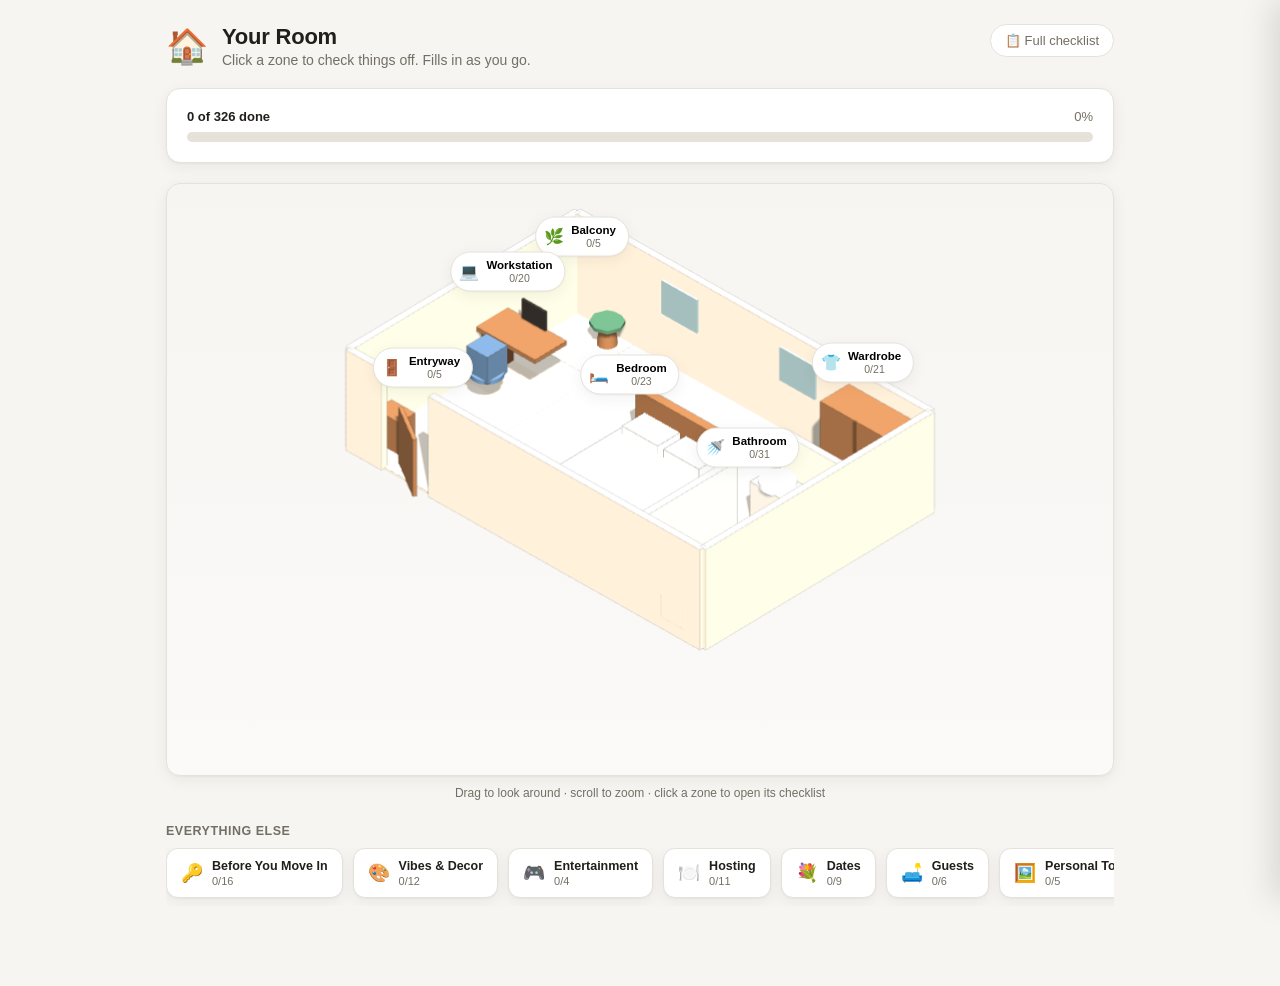
==== room.html @ b656310b "Add a 3D dollhouse room view built from the move-in blueprint New room.html: a Three.js + GSAP low-p" ====
<!DOCTYPE html>
<html lang="en">
<head>
<meta charset="UTF-8" />
<meta name="viewport" content="width=device-width, initial-scale=1.0" />
<title>Your Room — Move-in Checklist</title>
<link rel="icon" href="data:image/svg+xml,<svg xmlns=%22http://www.w3.org/2000/svg%22 viewBox=%220 0 100 100%22><text y=%22.9em%22 font-size=%2290%22>🏠</text></svg>" />
<link rel="stylesheet" href="css/styles.css" />
<link rel="stylesheet" href="css/room.css" />
</head>
<body>
<div class="app">

  <header class="topbar">
    <div class="topbar-title">
      <span class="topbar-icon">🏠</span>
      <div>
        <h1>Your Room</h1>
        <p class="subtitle">Click a zone to check things off. Fills in as you go.</p>
      </div>
    </div>
    <div class="topbar-actions">
      <a href="index.html" class="btn btn-ghost">📋 Full checklist</a>
    </div>
  </header>

  <section class="summary" id="summary">
    <div class="summary-progress">
      <div class="summary-progress-top">
        <span id="summaryLabel">0 of 0 done</span>
        <span id="summaryPercent">0%</span>
      </div>
      <div class="progress-bar large">
        <div class="progress-bar-fill" id="summaryFill"></div>
      </div>
    </div>
  </section>

  <section class="room-stage" id="roomStage">
    <div id="roomCanvasWrap" class="room-canvas-wrap">
      <canvas id="roomCanvas"></canvas>
      <div id="roomLabels" class="room-labels"></div>
      <p id="roomLoading" class="room-loading">Building your room…</p>
    </div>
    <p class="room-hint">Drag to look around · scroll to zoom · click a zone to open its checklist</p>
  </section>

  <section class="more-categories">
    <h2 class="more-categories-title">Everything else</h2>
    <div class="chip-scroll" id="otherCategories"></div>
  </section>

</div>

<div class="panel-overlay" id="panelOverlay"></div>
<aside class="side-panel" id="sidePanel" aria-hidden="true">
  <div class="side-panel-header">
    <span class="side-panel-icon" id="panelIcon"></span>
    <div class="side-panel-header-text">
      <h2 id="panelTitle"></h2>
      <div class="card-progress-row">
        <div class="progress-bar small"><div class="progress-bar-fill" id="panelFill"></div></div>
        <span class="card-count" id="panelCount"></span>
      </div>
    </div>
    <button class="btn-close" id="panelClose" type="button" aria-label="Close">✕</button>
  </div>
  <ul class="item-list" id="panelItemList"></ul>
</aside>

<template id="itemRowTemplate">
  <li class="item-row">
    <label class="item-label">
      <input type="checkbox" class="item-checkbox" />
      <span class="item-text">
        <span class="item-name"></span>
        <span class="item-notes"></span>
      </span>
    </label>
    <span class="item-qty"></span>
    <span class="item-priority"></span>
  </li>
</template>

<template id="otherChipTemplate">
  <button class="other-chip" type="button">
    <span class="other-chip-icon"></span>
    <span class="other-chip-text">
      <span class="other-chip-name"></span>
      <span class="other-chip-count"></span>
    </span>
  </button>
</template>

<script src="js/vendor/three.min.js"></script>
<script src="js/vendor/OrbitControls.js"></script>
<script src="js/vendor/gsap.min.js"></script>
<script src="js/room.js"></script>
</body>
</html>
---- css/styles.css ----
:root {
  --bg: #f6f5f2;
  --surface: #ffffff;
  --surface-hover: #fbfaf8;
  --border: #e6e2da;
  --text: #211f1a;
  --text-muted: #746f64;
  --text-faint: #a29c8f;
  --accent: #b5673a;
  --accent-soft: #f1e2d5;
  --success: #4d7c5f;
  --success-soft: #e2ede4;
  --essential: #b5453a;
  --essential-soft: #f6dfdc;
  --useful: #b5893a;
  --useful-soft: #f5ecd8;
  --optional: #5b7a9c;
  --optional-soft: #dfe8f0;
  --asneeded: #7a6f9c;
  --asneeded-soft: #e6e1f0;
  --radius: 14px;
  --shadow: 0 1px 2px rgba(33, 31, 26, 0.04), 0 4px 16px rgba(33, 31, 26, 0.06);
}

:root[data-theme="dark"] {
  --bg: #171613;
  --surface: #211f1b;
  --surface-hover: #27251f;
  --border: #35322a;
  --text: #efece5;
  --text-muted: #a89f8f;
  --text-faint: #756c5e;
  --accent: #e0946a;
  --accent-soft: #3a2a1f;
  --success: #86b99a;
  --success-soft: #22322a;
  --essential: #e08b7f;
  --essential-soft: #3a2320;
  --useful: #e0bb7f;
  --useful-soft: #382f1f;
  --optional: #8fb1d4;
  --optional-soft: #1f2c38;
  --asneeded: #b3a3d4;
  --asneeded-soft: #29233a;
  --shadow: 0 1px 2px rgba(0, 0, 0, 0.2), 0 4px 20px rgba(0, 0, 0, 0.35);
}

* { box-sizing: border-box; }

body {
  margin: 0;
  background: var(--bg);
  color: var(--text);
  font-family: -apple-system, BlinkMacSystemFont, "Segoe UI", Inter, Roboto, Helvetica, Arial, sans-serif;
  -webkit-font-smoothing: antialiased;
}

.app {
  max-width: 980px;
  margin: 0 auto;
  padding: 24px 16px 80px;
}

/* Header */
.topbar {
  display: flex;
  align-items: flex-start;
  justify-content: space-between;
  gap: 16px;
  margin-bottom: 20px;
}
.topbar-title {
  display: flex;
  align-items: center;
  gap: 14px;
}
.topbar-icon { font-size: 34px; line-height: 1; }
.topbar h1 { font-size: 22px; margin: 0; font-weight: 700; letter-spacing: -0.01em; }
.subtitle { margin: 2px 0 0; color: var(--text-muted); font-size: 14px; }

.btn {
  border: 1px solid var(--border);
  background: var(--surface);
  color: var(--text-muted);
  padding: 8px 14px;
  border-radius: 999px;
  font-size: 13px;
  cursor: pointer;
  white-space: nowrap;
  transition: background 0.15s, color 0.15s, border-color 0.15s;
}
.btn:hover { background: var(--surface-hover); color: var(--text); border-color: var(--text-faint); }
.btn-ghost {}
.topbar-actions { display: flex; align-items: center; gap: 8px; flex-shrink: 0; }
a.btn { text-decoration: none; display: inline-flex; align-items: center; }

/* Summary */
.summary {
  background: var(--surface);
  border: 1px solid var(--border);
  border-radius: var(--radius);
  box-shadow: var(--shadow);
  padding: 20px;
  margin-bottom: 20px;
  display: flex;
  flex-wrap: wrap;
  gap: 20px;
  align-items: center;
  justify-content: space-between;
}
.summary-progress { flex: 1 1 260px; min-width: 220px; }
.summary-progress-top {
  display: flex;
  justify-content: space-between;
  font-size: 13px;
  color: var(--text-muted);
  margin-bottom: 8px;
}
#summaryLabel { font-weight: 600; color: var(--text); }
#summaryPercent { font-variant-numeric: tabular-nums; }

.summary-stats { display: flex; gap: 10px; flex-wrap: wrap; }
.stat-pill {
  background: var(--bg);
  border: 1px solid var(--border);
  border-radius: 12px;
  padding: 8px 14px;
  text-align: center;
  min-width: 84px;
}
.stat-value { display: block; font-size: 18px; font-weight: 700; }
.stat-label { display: block; font-size: 11px; color: var(--text-muted); margin-top: 2px; }

/* Progress bar */
.progress-bar {
  background: var(--border);
  border-radius: 999px;
  overflow: hidden;
  width: 100%;
}
.progress-bar.large { height: 10px; }
.progress-bar.small { height: 6px; flex: 1; }
.progress-bar-fill {
  height: 100%;
  width: 0%;
  background: linear-gradient(90deg, var(--accent), var(--success));
  border-radius: 999px;
  transition: width 0.3s ease;
}

/* Controls */
.controls {
  display: flex;
  flex-wrap: wrap;
  gap: 12px;
  align-items: center;
  margin-bottom: 20px;
}
.search-wrap {
  position: relative;
  flex: 1 1 220px;
}
.search-icon {
  position: absolute;
  left: 12px;
  top: 50%;
  transform: translateY(-50%);
  font-size: 13px;
  opacity: 0.6;
}
#searchInput {
  width: 100%;
  padding: 10px 12px 10px 34px;
  border-radius: 10px;
  border: 1px solid var(--border);
  background: var(--surface);
  color: var(--text);
  font-size: 14px;
}
#searchInput:focus { outline: 2px solid var(--accent); outline-offset: -1px; }

.chip-row { display: flex; gap: 6px; flex-wrap: wrap; }
.chip {
  border: 1px solid var(--border);
  background: var(--surface);
  color: var(--text-muted);
  padding: 7px 12px;
  border-radius: 999px;
  font-size: 12.5px;
  cursor: pointer;
}
.chip.active { background: var(--accent); border-color: var(--accent); color: #fff; }

.toggle {
  display: flex;
  align-items: center;
  gap: 6px;
  font-size: 13px;
  color: var(--text-muted);
  cursor: pointer;
  white-space: nowrap;
}
.toggle input { accent-color: var(--accent); width: 15px; height: 15px; }

/* Category grid */
.category-grid {
  display: grid;
  grid-template-columns: repeat(auto-fill, minmax(300px, 1fr));
  gap: 12px;
}

.card {
  background: var(--surface);
  border: 1px solid var(--border);
  border-radius: var(--radius);
  box-shadow: var(--shadow);
  overflow: hidden;
}
.card[data-complete="true"] .card-header { opacity: 0.7; }
.card.active {
  border-color: var(--accent);
  box-shadow: 0 0 0 2px var(--accent-soft), var(--shadow);
}

.card-header {
  width: 100%;
  display: flex;
  align-items: center;
  gap: 12px;
  padding: 14px 16px;
  background: none;
  border: none;
  cursor: pointer;
  text-align: left;
  color: inherit;
  font: inherit;
}
.card-icon { font-size: 22px; line-height: 1; flex-shrink: 0; }
.card-header-text { flex: 1; min-width: 0; }
.card-title { font-size: 14.5px; font-weight: 600; margin: 0 0 6px; }
.card-progress-row { display: flex; align-items: center; gap: 10px; }
.card-count { font-size: 12px; color: var(--text-muted); white-space: nowrap; font-variant-numeric: tabular-nums; }

.badge-essential {
  font-size: 11px;
  font-weight: 600;
  color: var(--essential);
  background: var(--essential-soft);
  padding: 3px 8px;
  border-radius: 999px;
  white-space: nowrap;
  flex-shrink: 0;
}

.chevron {
  color: var(--text-faint);
  font-size: 18px;
  line-height: 1;
  transition: transform 0.2s ease, color 0.2s ease;
  flex-shrink: 0;
}
.card.active .chevron { transform: translateX(2px); color: var(--accent); }

.item-list {
  list-style: none;
  margin: 0;
  padding: 0;
}

.item-row {
  display: flex;
  align-items: flex-start;
  gap: 10px;
  padding: 10px 0;
  border-bottom: 1px solid var(--border);
}
.item-row:last-child { border-bottom: none; }

.item-label {
  display: flex;
  align-items: flex-start;
  gap: 10px;
  flex: 1;
  min-width: 0;
  cursor: pointer;
}
.item-checkbox {
  margin-top: 2px;
  width: 17px;
  height: 17px;
  accent-color: var(--success);
  flex-shrink: 0;
  cursor: pointer;
}
.item-text { display: flex; flex-direction: column; min-width: 0; }
.item-name { font-size: 13.5px; line-height: 1.4; }
.item-checkbox:checked ~ .item-text .item-name {
  text-decoration: line-through;
  color: var(--text-faint);
}
.item-notes {
  font-size: 12px;
  color: var(--text-muted);
  margin-top: 1px;
}
.item-notes:empty { display: none; }

.item-qty {
  font-size: 12px;
  color: var(--text-muted);
  white-space: nowrap;
  flex-shrink: 0;
  padding-top: 1px;
}
.item-qty:empty { display: none; }

.item-priority {
  font-size: 10.5px;
  font-weight: 600;
  padding: 3px 8px;
  border-radius: 999px;
  white-space: nowrap;
  flex-shrink: 0;
  height: fit-content;
}
.item-priority[data-priority="Essential"] { color: var(--essential); background: var(--essential-soft); }
.item-priority[data-priority="Useful"] { color: var(--useful); background: var(--useful-soft); }
.item-priority[data-priority="Optional"] { color: var(--optional); background: var(--optional-soft); }
.item-priority[data-priority="As needed"] { color: var(--asneeded); background: var(--asneeded-soft); }

.item-row[hidden] { display: none; }

.empty-state {
  text-align: center;
  color: var(--text-muted);
  margin-top: 40px;
  font-size: 14px;
}

/* Side panel */
.panel-overlay {
  position: fixed;
  inset: 0;
  background: rgba(20, 18, 14, 0.4);
  opacity: 0;
  pointer-events: none;
  transition: opacity 0.25s ease;
  z-index: 40;
}
.panel-overlay.visible {
  opacity: 1;
  pointer-events: auto;
}

.side-panel {
  position: fixed;
  top: 0;
  right: 0;
  bottom: 0;
  width: min(440px, 100vw);
  background: var(--surface);
  border-left: 1px solid var(--border);
  box-shadow: -8px 0 30px rgba(0, 0, 0, 0.12);
  display: flex;
  flex-direction: column;
  transform: translateX(100%);
  transition: transform 0.25s ease;
  z-index: 50;
}
.side-panel.open { transform: translateX(0); }

.side-panel-header {
  display: flex;
  align-items: flex-start;
  gap: 12px;
  padding: 20px;
  border-bottom: 1px solid var(--border);
  flex-shrink: 0;
}
.side-panel-icon { font-size: 26px; line-height: 1.1; flex-shrink: 0; }
.side-panel-header-text { flex: 1; min-width: 0; }
.side-panel-header-text h2 { font-size: 17px; margin: 0 0 8px; font-weight: 700; }

.btn-close {
  border: 1px solid var(--border);
  background: var(--bg);
  color: var(--text-muted);
  width: 30px;
  height: 30px;
  border-radius: 50%;
  cursor: pointer;
  flex-shrink: 0;
  font-size: 14px;
  line-height: 1;
}
.btn-close:hover { background: var(--surface-hover); color: var(--text); }

.side-panel .item-list {
  flex: 1;
  overflow-y: auto;
  padding: 4px 20px 20px;
}
.side-panel .item-row { padding: 12px 0; }

@media (max-width: 520px) {
  .topbar { flex-wrap: wrap; }
  .category-grid { grid-template-columns: 1fr; }
  .item-priority { display: none; }
  .side-panel { width: 100vw; }
}
---- css/room.css ----
.room-stage { margin-bottom: 24px; }

.room-canvas-wrap {
  position: relative;
  width: 100%;
  aspect-ratio: 16 / 10;
  background: linear-gradient(180deg, var(--bg), var(--surface-hover));
  border: 1px solid var(--border);
  border-radius: var(--radius);
  box-shadow: var(--shadow);
  overflow: hidden;
  touch-action: none;
}

#roomCanvas {
  width: 100%;
  height: 100%;
  display: block;
  cursor: grab;
}
#roomCanvas:active { cursor: grabbing; }

.room-loading {
  position: absolute;
  inset: 0;
  display: flex;
  align-items: center;
  justify-content: center;
  color: var(--text-muted);
  font-size: 14px;
  background: var(--bg);
  transition: opacity 0.3s ease;
}
.room-loading.hidden { opacity: 0; pointer-events: none; }

.room-labels {
  position: absolute;
  inset: 0;
  pointer-events: none;
}

.zone-label {
  position: absolute;
  transform: translate(-50%, -100%);
  pointer-events: auto;
  cursor: pointer;
  background: var(--surface);
  border: 1px solid var(--border);
  border-radius: 999px;
  padding: 5px 12px 5px 8px;
  display: flex;
  align-items: center;
  gap: 7px;
  box-shadow: var(--shadow);
  font-size: 12px;
  white-space: nowrap;
  transition: transform 0.15s ease, box-shadow 0.15s ease, border-color 0.2s ease;
  will-change: transform;
}
.zone-label:hover { transform: translate(-50%, -100%) scale(1.06); }
.zone-label[data-complete="true"] { border-color: var(--success); }
.zone-label.active {
  border-color: var(--accent);
  box-shadow: 0 0 0 2px var(--accent-soft), var(--shadow);
}
.zone-label-icon { font-size: 16px; line-height: 1; }
.zone-label-text { display: flex; flex-direction: column; line-height: 1.25; }
.zone-label-name { font-weight: 600; font-size: 11.5px; }
.zone-label-count { color: var(--text-muted); font-size: 10.5px; font-variant-numeric: tabular-nums; }

.room-hint {
  text-align: center;
  font-size: 12px;
  color: var(--text-muted);
  margin: 10px 0 0;
}

.more-categories-title {
  font-size: 12.5px;
  font-weight: 700;
  color: var(--text-muted);
  margin: 0 0 10px;
  text-transform: uppercase;
  letter-spacing: 0.04em;
}

.chip-scroll {
  display: flex;
  gap: 10px;
  overflow-x: auto;
  padding-bottom: 8px;
  -webkit-overflow-scrolling: touch;
}

.other-chip {
  flex: 0 0 auto;
  display: flex;
  align-items: center;
  gap: 9px;
  background: var(--surface);
  border: 1px solid var(--border);
  border-radius: 12px;
  padding: 9px 14px;
  cursor: pointer;
  font: inherit;
  color: inherit;
  box-shadow: var(--shadow);
}
.other-chip:hover { background: var(--surface-hover); }
.other-chip[data-complete="true"] { border-color: var(--success); }
.other-chip.active {
  border-color: var(--accent);
  box-shadow: 0 0 0 2px var(--accent-soft), var(--shadow);
}
.other-chip-icon { font-size: 18px; line-height: 1; }
.other-chip-text { display: flex; flex-direction: column; align-items: flex-start; line-height: 1.3; }
.other-chip-name { font-size: 12.5px; font-weight: 600; white-space: nowrap; }
.other-chip-count { font-size: 11px; color: var(--text-muted); }

@media (max-width: 520px) {
  .room-canvas-wrap { aspect-ratio: 3 / 4; }
  .zone-label { padding: 4px 9px 4px 6px; }
  .zone-label-icon { font-size: 14px; }
  .zone-label-name { font-size: 10.5px; }
  .zone-label-count { font-size: 9.5px; }
}
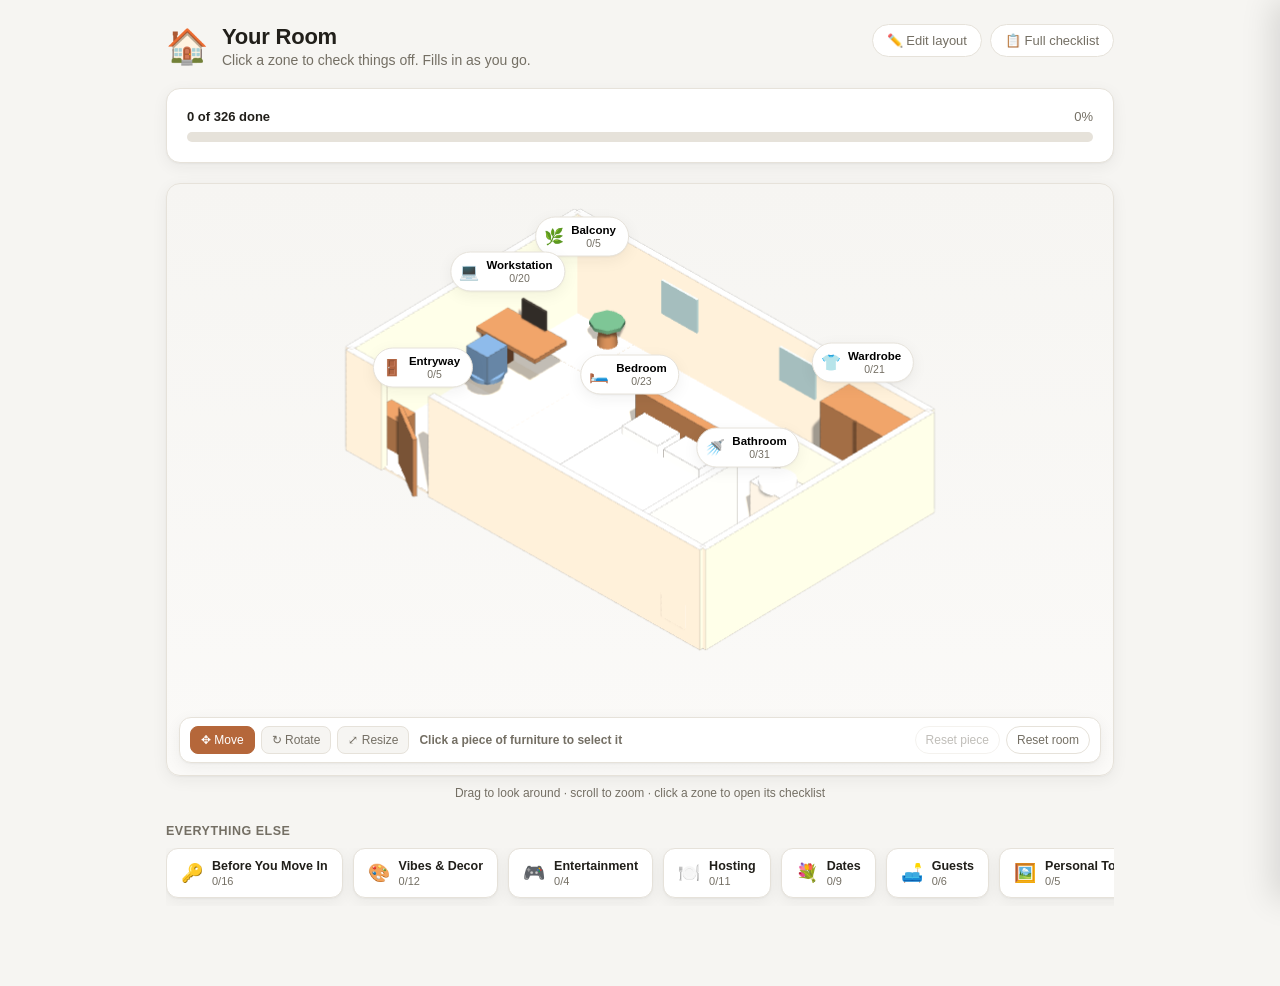
==== commit e9e1a6f3: "Add click-to-edit furniture: move, rotate, resize, reposition The generated room layout was a rough " ====
--- a/room.html
+++ b/room.html
@@ -20,6 +20,7 @@
       </div>
     </div>
     <div class="topbar-actions">
+      <button id="editToggleBtn" type="button" class="btn btn-ghost">✏️ Edit layout</button>
       <a href="index.html" class="btn btn-ghost">📋 Full checklist</a>
     </div>
   </header>
@@ -41,8 +42,21 @@
       <canvas id="roomCanvas"></canvas>
       <div id="roomLabels" class="room-labels"></div>
       <p id="roomLoading" class="room-loading">Building your room…</p>
+
+      <div id="editToolbar" class="edit-toolbar" hidden>
+        <div class="edit-toolbar-modes">
+          <button type="button" class="edit-mode-btn active" data-mode="translate" title="Move">✥ Move</button>
+          <button type="button" class="edit-mode-btn" data-mode="rotate" title="Rotate">↻ Rotate</button>
+          <button type="button" class="edit-mode-btn" data-mode="scale" title="Resize">⤢ Resize</button>
+        </div>
+        <span id="editSelectionLabel" class="edit-selection-label">Click a piece of furniture to select it</span>
+        <div class="edit-toolbar-actions">
+          <button type="button" id="editResetSelectedBtn" class="btn btn-ghost" disabled>Reset piece</button>
+          <button type="button" id="editResetAllBtn" class="btn btn-ghost">Reset room</button>
+        </div>
+      </div>
     </div>
-    <p class="room-hint">Drag to look around · scroll to zoom · click a zone to open its checklist</p>
+    <p class="room-hint" id="roomHint">Drag to look around · scroll to zoom · click a zone to open its checklist</p>
   </section>
 
   <section class="more-categories">
@@ -94,6 +108,7 @@
 
 <script src="js/vendor/three.min.js"></script>
 <script src="js/vendor/OrbitControls.js"></script>
+<script src="js/vendor/TransformControls.js"></script>
 <script src="js/vendor/gsap.min.js"></script>
 <script src="js/room.js"></script>
 </body>
--- a/css/room.css
+++ b/css/room.css
@@ -37,6 +37,11 @@
   position: absolute;
   inset: 0;
   pointer-events: none;
+  transition: opacity 0.2s ease;
+}
+.room-labels.edit-mode {
+  opacity: 0;
+  pointer-events: none !important;
 }
 
 .zone-label {
@@ -74,6 +79,47 @@
   color: var(--text-muted);
   margin: 10px 0 0;
 }
+
+.edit-toolbar {
+  position: absolute;
+  left: 12px;
+  right: 12px;
+  bottom: 12px;
+  display: flex;
+  flex-wrap: wrap;
+  align-items: center;
+  gap: 10px;
+  background: var(--surface);
+  border: 1px solid var(--border);
+  border-radius: 12px;
+  box-shadow: var(--shadow);
+  padding: 8px 10px;
+  z-index: 5;
+}
+
+.edit-toolbar-modes { display: flex; gap: 6px; }
+.edit-mode-btn {
+  border: 1px solid var(--border);
+  background: var(--bg);
+  color: var(--text-muted);
+  padding: 6px 10px;
+  border-radius: 8px;
+  font-size: 12px;
+  cursor: pointer;
+}
+.edit-mode-btn.active { background: var(--accent); border-color: var(--accent); color: #fff; }
+
+.edit-selection-label {
+  flex: 1;
+  min-width: 140px;
+  font-size: 12px;
+  color: var(--text-muted);
+  font-weight: 600;
+}
+
+.edit-toolbar-actions { display: flex; gap: 6px; }
+.edit-toolbar-actions .btn { padding: 6px 10px; font-size: 12px; }
+.edit-toolbar-actions .btn:disabled { opacity: 0.45; cursor: not-allowed; }
 
 .more-categories-title {
   font-size: 12.5px;
